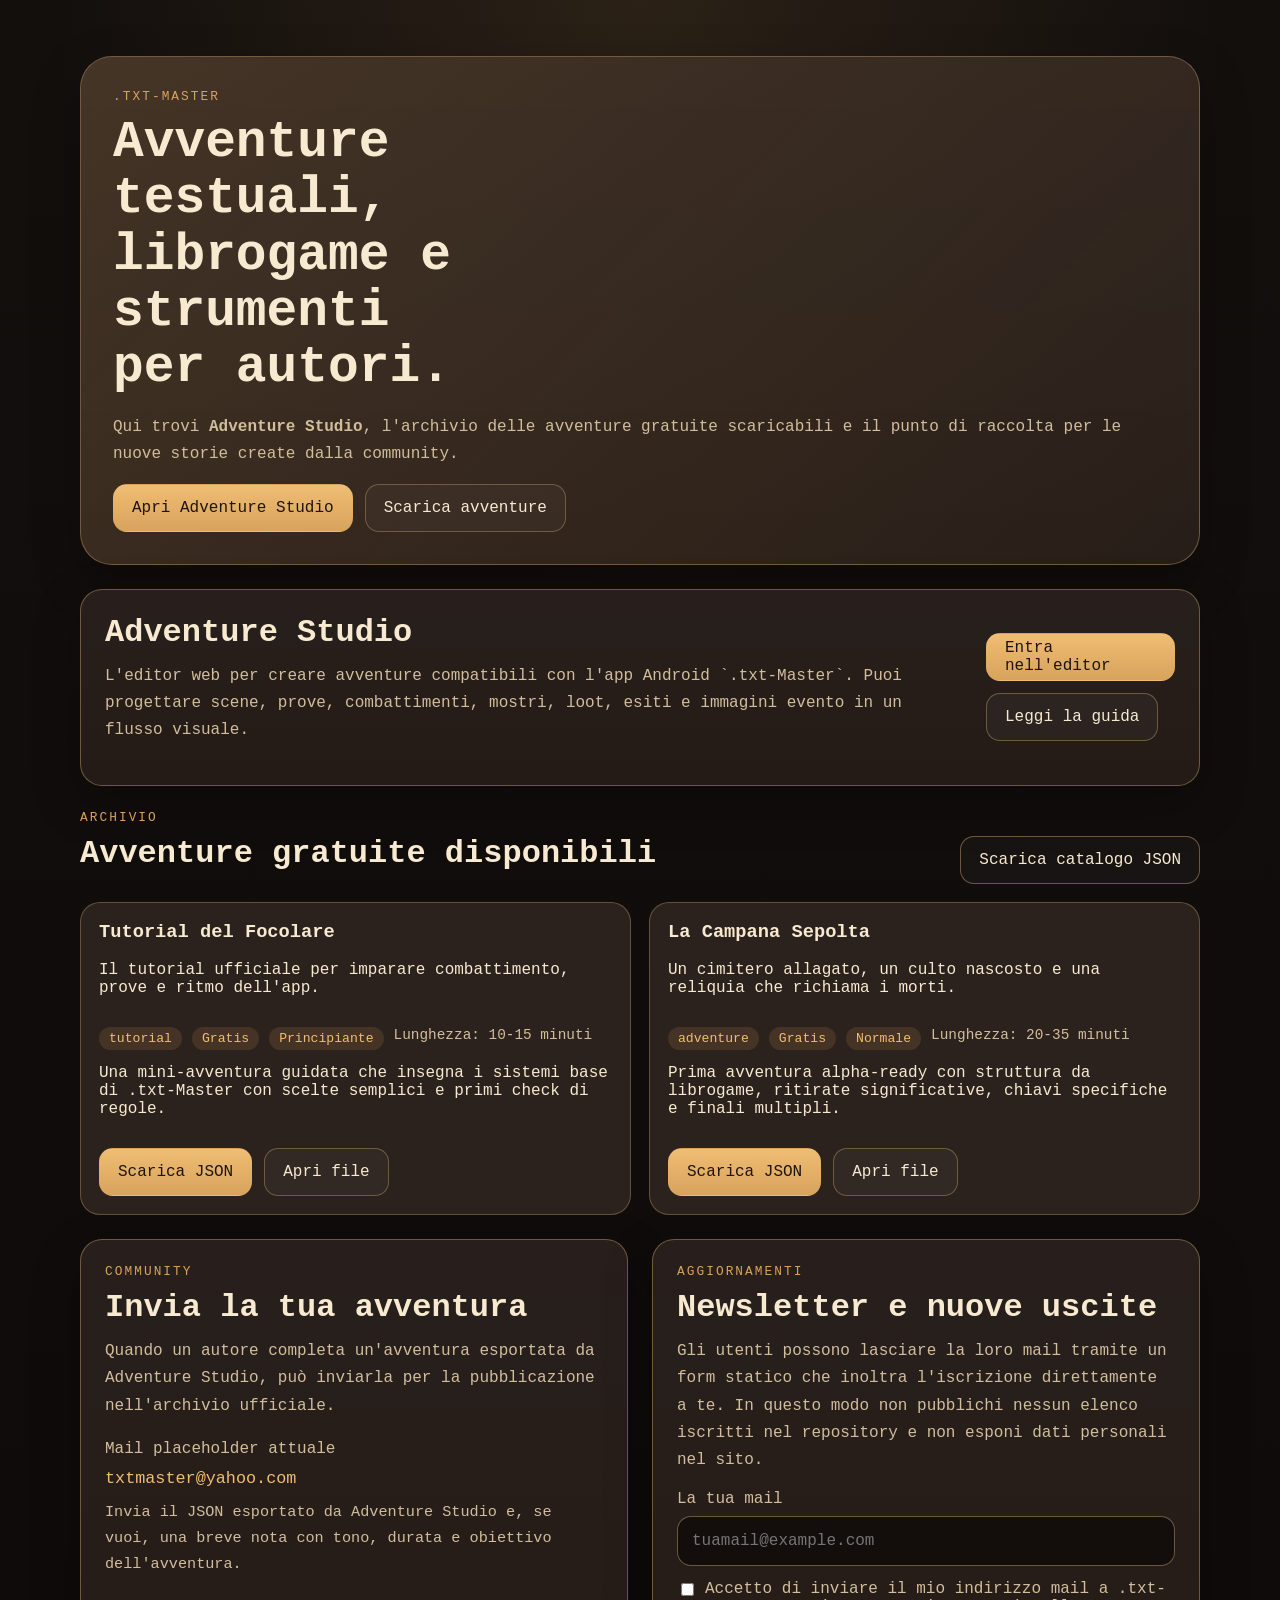
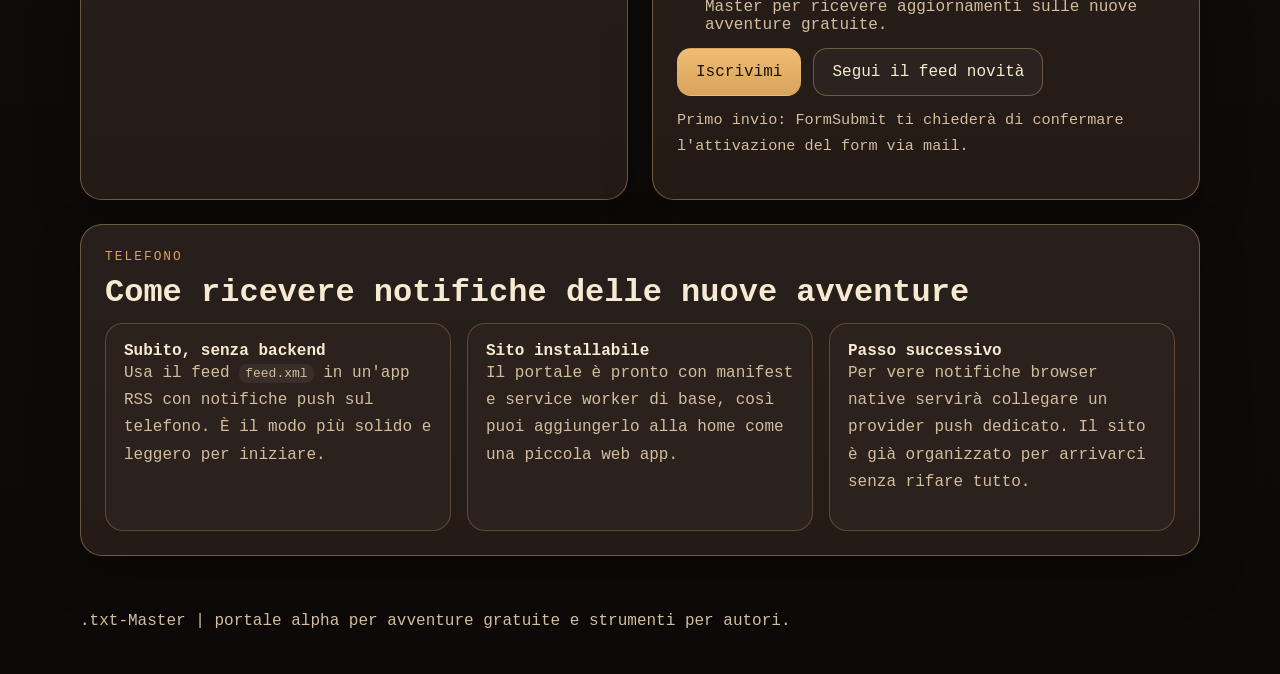
==== index.html @ 215ebae8 "Publish .txt-Master public site" ====
<!DOCTYPE html>
<html lang="it">
<head>
  <meta charset="UTF-8">
  <meta name="viewport" content="width=device-width, initial-scale=1.0">
  <title>.txt-Master | Avventure e Adventure Studio</title>
  <meta name="description" content="Portale ufficiale di .txt-Master: Adventure Studio, archivio avventure scaricabili, invio nuove storie e iscrizione newsletter.">
  <link rel="manifest" href="./manifest.webmanifest">
  <link rel="stylesheet" href="./styles.css">
</head>
<body>
  <header class="hero">
    <div class="hero__inner">
      <div class="eyebrow">.txt-Master</div>
      <h1>Avventure testuali, librogame e strumenti per autori.</h1>
      <p class="hero__copy">
        Qui trovi <strong>Adventure Studio</strong>, l'archivio delle avventure gratuite scaricabili e il punto di raccolta per le nuove storie create dalla community.
      </p>
      <div class="hero__actions">
        <a class="button button--primary" href="./adventure-studio/index.html">Apri Adventure Studio</a>
        <a class="button button--ghost" href="#catalogo">Scarica avventure</a>
      </div>
    </div>
  </header>

  <main class="page">
    <section class="panel panel--intro">
      <div>
        <h2>Adventure Studio</h2>
        <p>
          L'editor web per creare avventure compatibili con l'app Android `.txt-Master`.
          Puoi progettare scene, prove, combattimenti, mostri, loot, esiti e immagini evento in un flusso visuale.
        </p>
      </div>
      <div class="card-actions">
        <a class="button button--primary" href="./adventure-studio/index.html">Entra nell'editor</a>
        <a class="button button--ghost" href="./adventure-studio/README.md">Leggi la guida</a>
      </div>
    </section>

    <section class="section" id="catalogo">
      <div class="section__head">
        <div>
          <div class="eyebrow">Archivio</div>
          <h2>Avventure gratuite disponibili</h2>
        </div>
        <a class="button button--ghost" href="./adventures/catalog.json">Scarica catalogo JSON</a>
      </div>
      <div id="adventure-grid" class="adventure-grid" aria-live="polite"></div>
    </section>

    <section class="split">
      <article class="panel">
        <div class="eyebrow">Community</div>
        <h2>Invia la tua avventura</h2>
        <p>
          Quando un autore completa un'avventura esportata da Adventure Studio, può inviarla per la pubblicazione nell'archivio ufficiale.
        </p>
        <p class="meta-label">Mail placeholder attuale</p>
        <a class="contact-link" href="mailto:txtmaster@yahoo.com?subject=Invio%20avventura%20.txt-Master">txtmaster@yahoo.com</a>
        <p class="note">
          Invia il JSON esportato da Adventure Studio e, se vuoi, una breve nota con tono, durata e obiettivo dell'avventura.
        </p>
      </article>

      <article class="panel">
        <div class="eyebrow">Aggiornamenti</div>
        <h2>Newsletter e nuove uscite</h2>
        <p>
          Gli utenti possono lasciare la loro mail tramite un form statico che inoltra l'iscrizione direttamente a te. In questo modo non pubblichi nessun elenco iscritti nel repository e non esponi dati personali nel sito.
        </p>
        <form class="newsletter-form" action="https://formsubmit.co/txtmaster@yahoo.com" method="POST">
          <input type="hidden" name="_subject" value="Nuova iscrizione newsletter .txt-Master">
          <input type="hidden" name="_template" value="table">
          <input type="hidden" name="_captcha" value="false">
          <input type="hidden" name="_next" value="https://bergman90.github.io/txt_master_site/">
          <input type="text" name="_honey" class="hp-field" tabindex="-1" autocomplete="off">
          <label class="field">
            <span>La tua mail</span>
            <input type="email" name="email" placeholder="tuamail@example.com" required>
          </label>
          <label class="field field--checkbox">
            <input type="checkbox" name="privacy_consent" required>
            <span>Accetto di inviare il mio indirizzo mail a .txt-Master per ricevere aggiornamenti sulle nuove avventure gratuite.</span>
          </label>
          <div class="card-actions">
            <button class="button button--primary" type="submit">Iscrivimi</button>
            <a class="button button--ghost" href="./feed.xml">Segui il feed novità</a>
          </div>
        </form>
        <p class="note">
          Primo invio: FormSubmit ti chiederà di confermare l'attivazione del form via mail.
        </p>
      </article>
    </section>

    <section class="panel">
      <div class="eyebrow">Telefono</div>
      <h2>Come ricevere notifiche delle nuove avventure</h2>
      <div class="tips">
        <div class="tip">
          <strong>Subito, senza backend</strong>
          <p>Usa il feed <code>feed.xml</code> in un'app RSS con notifiche push sul telefono. È il modo più solido e leggero per iniziare.</p>
        </div>
        <div class="tip">
          <strong>Sito installabile</strong>
          <p>Il portale è pronto con manifest e service worker di base, così puoi aggiungerlo alla home come una piccola web app.</p>
        </div>
        <div class="tip">
          <strong>Passo successivo</strong>
          <p>Per vere notifiche browser native servirà collegare un provider push dedicato. Il sito è già organizzato per arrivarci senza rifare tutto.</p>
        </div>
      </div>
    </section>
  </main>

  <footer class="footer">
    <p>.txt-Master | portale alpha per avventure gratuite e strumenti per autori.</p>
  </footer>

  <script src="./app.js" type="module"></script>
</body>
</html>
---- styles.css ----
:root {
  --bg: #110d0c;
  --bg-alt: #171210;
  --panel: #241b17;
  --panel-soft: #2c221d;
  --line: #7c6447;
  --text: #f7ead0;
  --muted: #d2be9d;
  --accent: #d8a35c;
  --accent-strong: #f0bd74;
  --danger: #b85c4c;
  --shadow: 0 18px 48px rgba(0, 0, 0, 0.28);
  --radius: 22px;
  --max: 1120px;
  font-family: "IBM Plex Mono", "Cascadia Mono", "Courier New", monospace;
}

* {
  box-sizing: border-box;
}

html {
  scroll-behavior: smooth;
}

body {
  margin: 0;
  background:
    radial-gradient(circle at top, rgba(216, 163, 92, 0.12), transparent 25%),
    linear-gradient(180deg, #130f0d 0%, #0d0908 100%);
  color: var(--text);
}

a {
  color: inherit;
}

.hero {
  padding: 56px 20px 24px;
}

.hero__inner,
.page,
.footer {
  width: min(var(--max), calc(100% - 32px));
  margin: 0 auto;
}

.hero__inner {
  background:
    linear-gradient(180deg, rgba(255,255,255,0.02), transparent),
    linear-gradient(135deg, rgba(216,163,92,0.16), rgba(216,163,92,0.02)),
    var(--panel);
  border: 1px solid rgba(124, 100, 71, 0.85);
  border-radius: 32px;
  padding: 32px;
  box-shadow: var(--shadow);
}

.eyebrow {
  color: var(--accent);
  text-transform: uppercase;
  letter-spacing: 0.16em;
  font-size: 0.8rem;
  margin-bottom: 10px;
}

h1,
h2,
h3,
p {
  margin-top: 0;
}

h1 {
  font-size: clamp(2rem, 4vw, 3.6rem);
  line-height: 1.1;
  max-width: 12ch;
  margin-bottom: 18px;
}

h2 {
  font-size: clamp(1.4rem, 2.8vw, 2rem);
  margin-bottom: 12px;
}

.hero__copy,
.panel p,
.tip p {
  color: var(--muted);
  line-height: 1.7;
}

.hero__actions,
.card-actions {
  display: flex;
  flex-wrap: wrap;
  gap: 12px;
}

.page {
  display: grid;
  gap: 24px;
  padding-bottom: 56px;
}

.section {
  display: grid;
  gap: 18px;
}

.section__head {
  display: flex;
  justify-content: space-between;
  align-items: end;
  gap: 16px;
}

.panel {
  background: linear-gradient(180deg, rgba(255,255,255,0.02), transparent), var(--panel);
  border: 1px solid rgba(124, 100, 71, 0.85);
  border-radius: var(--radius);
  padding: 24px;
  box-shadow: var(--shadow);
}

.panel--intro {
  display: flex;
  justify-content: space-between;
  gap: 20px;
  align-items: center;
}

.split {
  display: grid;
  grid-template-columns: repeat(2, minmax(0, 1fr));
  gap: 24px;
}

.button {
  display: inline-flex;
  align-items: center;
  justify-content: center;
  min-height: 48px;
  padding: 0 18px;
  border-radius: 14px;
  border: 1px solid transparent;
  text-decoration: none;
  font-weight: 700;
  font: inherit;
  cursor: pointer;
  transition: transform 120ms ease, border-color 120ms ease, background 120ms ease;
}

.button:hover {
  transform: translateY(-1px);
}

.button--primary {
  background: linear-gradient(180deg, var(--accent-strong), var(--accent));
  color: #1c140f;
}

.button--ghost {
  border-color: rgba(124, 100, 71, 0.85);
  background: rgba(255, 255, 255, 0.03);
  color: var(--text);
}

.adventure-grid {
  display: grid;
  grid-template-columns: repeat(auto-fit, minmax(260px, 1fr));
  gap: 18px;
}

.adventure-card {
  display: grid;
  gap: 14px;
  background: var(--panel-soft);
  border: 1px solid rgba(124, 100, 71, 0.72);
  border-radius: 20px;
  padding: 18px;
}

.adventure-meta {
  display: flex;
  flex-wrap: wrap;
  gap: 10px;
  color: var(--muted);
  font-size: 0.9rem;
}

.tag {
  display: inline-flex;
  align-items: center;
  gap: 6px;
  padding: 4px 10px;
  border-radius: 999px;
  background: rgba(216, 163, 92, 0.14);
  color: var(--accent-strong);
  font-size: 0.82rem;
}

.meta-label {
  color: var(--muted);
  margin-bottom: 6px;
}

.contact-link {
  color: var(--accent-strong);
  font-size: 1.05rem;
  text-decoration: none;
}

.newsletter-form {
  display: grid;
  gap: 14px;
}

.field {
  display: grid;
  gap: 8px;
  color: var(--muted);
}

.field input[type="email"] {
  width: 100%;
  min-height: 50px;
  border-radius: 14px;
  border: 1px solid rgba(124, 100, 71, 0.85);
  background: rgba(13, 9, 8, 0.72);
  color: var(--text);
  padding: 0 14px;
  font: inherit;
}

.field--checkbox {
  grid-template-columns: 20px 1fr;
  align-items: start;
}

.field--checkbox input {
  margin-top: 3px;
}

.hp-field {
  position: absolute;
  left: -9999px;
  opacity: 0;
  pointer-events: none;
}

.note {
  margin-top: 12px;
  font-size: 0.95rem;
}

.tips {
  display: grid;
  grid-template-columns: repeat(3, minmax(0, 1fr));
  gap: 16px;
}

.tip {
  background: var(--panel-soft);
  border: 1px solid rgba(124, 100, 71, 0.6);
  border-radius: 18px;
  padding: 18px;
}

.footer {
  color: var(--muted);
  padding-bottom: 28px;
}

.empty-state {
  color: var(--muted);
  padding: 22px;
  border: 1px dashed rgba(124, 100, 71, 0.65);
  border-radius: 18px;
}

code {
  background: rgba(255,255,255,0.06);
  border-radius: 8px;
  padding: 2px 6px;
}

@media (max-width: 900px) {
  .panel--intro,
  .split,
  .tips,
  .section__head {
    grid-template-columns: 1fr;
    display: grid;
  }

  .section__head {
    align-items: start;
  }

  .hero {
    padding-top: 24px;
  }

  .hero__inner,
  .panel {
    padding: 20px;
  }
}
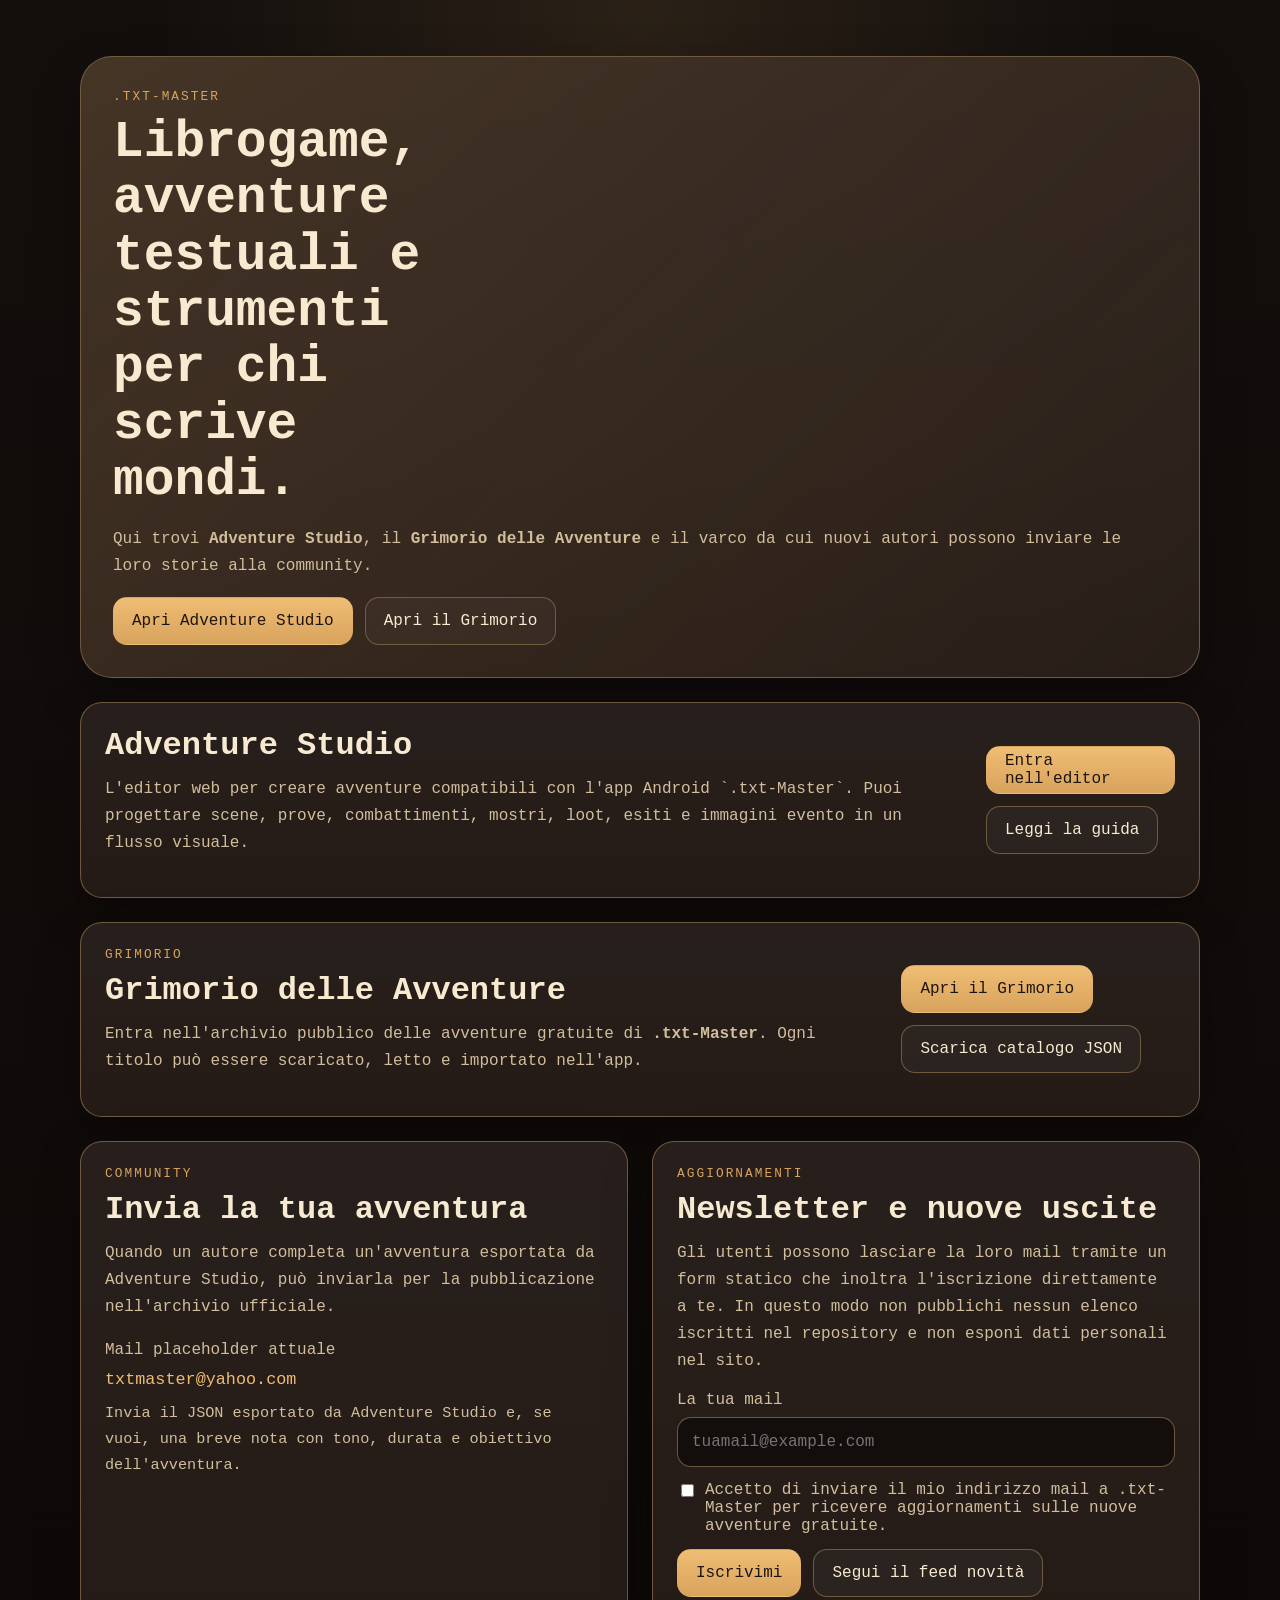
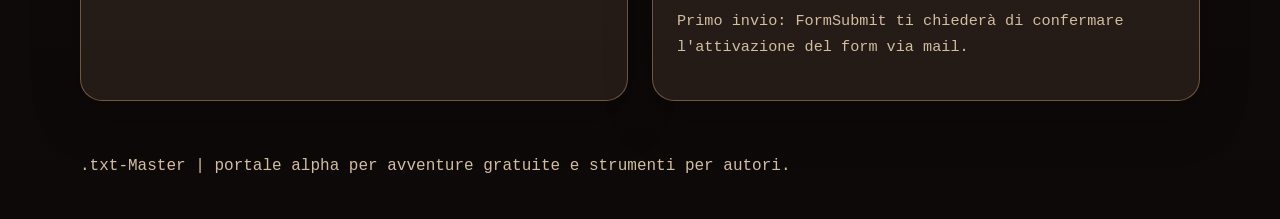
==== commit 3644ba53: "Update portal layout and add grimorio page" ====
--- a/index.html
+++ b/index.html
@@ -12,13 +12,13 @@
   <header class="hero">
     <div class="hero__inner">
       <div class="eyebrow">.txt-Master</div>
-      <h1>Avventure testuali, librogame e strumenti per autori.</h1>
+      <h1>Librogame, avventure testuali e strumenti per chi scrive mondi.</h1>
       <p class="hero__copy">
-        Qui trovi <strong>Adventure Studio</strong>, l'archivio delle avventure gratuite scaricabili e il punto di raccolta per le nuove storie create dalla community.
+        Qui trovi <strong>Adventure Studio</strong>, il <strong>Grimorio delle Avventure</strong> e il varco da cui nuovi autori possono inviare le loro storie alla community.
       </p>
       <div class="hero__actions">
         <a class="button button--primary" href="./adventure-studio/index.html">Apri Adventure Studio</a>
-        <a class="button button--ghost" href="#catalogo">Scarica avventure</a>
+        <a class="button button--ghost" href="./grimorio.html">Apri il Grimorio</a>
       </div>
     </div>
   </header>
@@ -38,15 +38,19 @@
       </div>
     </section>
 
-    <section class="section" id="catalogo">
-      <div class="section__head">
-        <div>
-          <div class="eyebrow">Archivio</div>
-          <h2>Avventure gratuite disponibili</h2>
-        </div>
+    <section class="panel panel--intro">
+      <div>
+        <div class="eyebrow">Grimorio</div>
+        <h2>Grimorio delle Avventure</h2>
+        <p>
+          Entra nell'archivio pubblico delle avventure gratuite di <strong>.txt-Master</strong>.
+          Ogni titolo può essere scaricato, letto e importato nell'app.
+        </p>
+      </div>
+      <div class="card-actions">
+        <a class="button button--primary" href="./grimorio.html">Apri il Grimorio</a>
         <a class="button button--ghost" href="./adventures/catalog.json">Scarica catalogo JSON</a>
       </div>
-      <div id="adventure-grid" class="adventure-grid" aria-live="polite"></div>
     </section>
 
     <section class="split">
@@ -93,25 +97,6 @@
         </p>
       </article>
     </section>
-
-    <section class="panel">
-      <div class="eyebrow">Telefono</div>
-      <h2>Come ricevere notifiche delle nuove avventure</h2>
-      <div class="tips">
-        <div class="tip">
-          <strong>Subito, senza backend</strong>
-          <p>Usa il feed <code>feed.xml</code> in un'app RSS con notifiche push sul telefono. È il modo più solido e leggero per iniziare.</p>
-        </div>
-        <div class="tip">
-          <strong>Sito installabile</strong>
-          <p>Il portale è pronto con manifest e service worker di base, così puoi aggiungerlo alla home come una piccola web app.</p>
-        </div>
-        <div class="tip">
-          <strong>Passo successivo</strong>
-          <p>Per vere notifiche browser native servirà collegare un provider push dedicato. Il sito è già organizzato per arrivarci senza rifare tutto.</p>
-        </div>
-      </div>
-    </section>
   </main>
 
   <footer class="footer">
--- a/styles.css
+++ b/styles.css
@@ -255,19 +255,6 @@
   font-size: 0.95rem;
 }
 
-.tips {
-  display: grid;
-  grid-template-columns: repeat(3, minmax(0, 1fr));
-  gap: 16px;
-}
-
-.tip {
-  background: var(--panel-soft);
-  border: 1px solid rgba(124, 100, 71, 0.6);
-  border-radius: 18px;
-  padding: 18px;
-}
-
 .footer {
   color: var(--muted);
   padding-bottom: 28px;
@@ -289,7 +276,6 @@
 @media (max-width: 900px) {
   .panel--intro,
   .split,
-  .tips,
   .section__head {
     grid-template-columns: 1fr;
     display: grid;
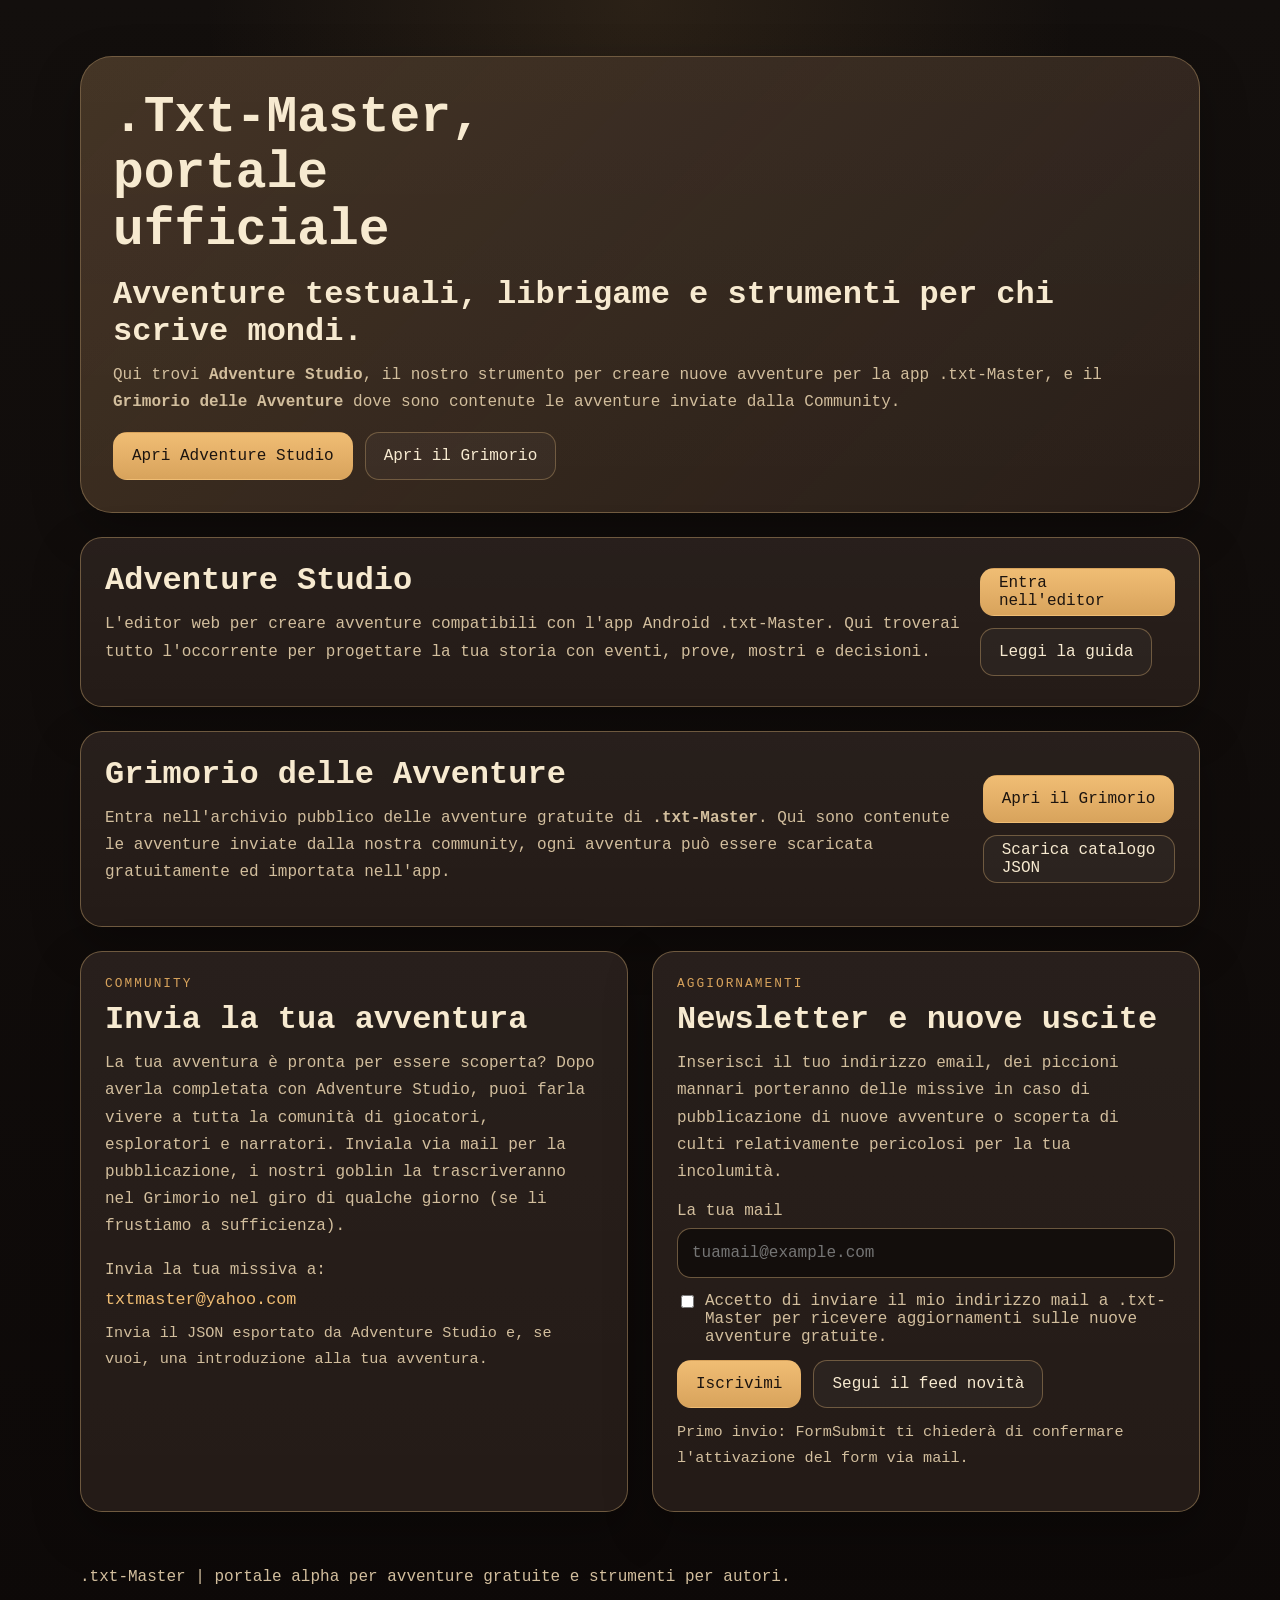
==== commit ced75ace: "Sync updated portal copy" ====
--- a/index.html
+++ b/index.html
@@ -11,10 +11,10 @@
 <body>
   <header class="hero">
     <div class="hero__inner">
-      <div class="eyebrow">.txt-Master</div>
-      <h1>Librogame, avventure testuali e strumenti per chi scrive mondi.</h1>
+      <h1>.Txt-Master, portale ufficiale</h1>
+	  <h2>Avventure testuali, librigame e strumenti per chi scrive mondi.</h2>
       <p class="hero__copy">
-        Qui trovi <strong>Adventure Studio</strong>, il <strong>Grimorio delle Avventure</strong> e il varco da cui nuovi autori possono inviare le loro storie alla community.
+        Qui trovi <strong>Adventure Studio</strong>, il nostro strumento per creare nuove avventure per la app .txt-Master, e il <strong>Grimorio delle Avventure</strong> dove sono contenute le avventure inviate dalla Community.
       </p>
       <div class="hero__actions">
         <a class="button button--primary" href="./adventure-studio/index.html">Apri Adventure Studio</a>
@@ -28,8 +28,8 @@
       <div>
         <h2>Adventure Studio</h2>
         <p>
-          L'editor web per creare avventure compatibili con l'app Android `.txt-Master`.
-          Puoi progettare scene, prove, combattimenti, mostri, loot, esiti e immagini evento in un flusso visuale.
+          L'editor web per creare avventure compatibili con l'app Android .txt-Master.
+          Qui troverai tutto l'occorrente per progettare la tua storia con eventi, prove, mostri e decisioni.
         </p>
       </div>
       <div class="card-actions">
@@ -40,11 +40,10 @@
 
     <section class="panel panel--intro">
       <div>
-        <div class="eyebrow">Grimorio</div>
         <h2>Grimorio delle Avventure</h2>
         <p>
           Entra nell'archivio pubblico delle avventure gratuite di <strong>.txt-Master</strong>.
-          Ogni titolo può essere scaricato, letto e importato nell'app.
+          Qui sono contenute le avventure inviate dalla nostra community, ogni avventura può essere scaricata gratuitamente ed importata nell'app.
         </p>
       </div>
       <div class="card-actions">
@@ -58,12 +57,12 @@
         <div class="eyebrow">Community</div>
         <h2>Invia la tua avventura</h2>
         <p>
-          Quando un autore completa un'avventura esportata da Adventure Studio, può inviarla per la pubblicazione nell'archivio ufficiale.
+          La tua avventura è pronta per essere scoperta? Dopo averla completata con Adventure Studio, puoi farla vivere a tutta la comunità di giocatori, esploratori e narratori. Inviala via mail per la pubblicazione, i nostri goblin la trascriveranno nel Grimorio nel giro di qualche giorno (se li frustiamo a sufficienza).
         </p>
-        <p class="meta-label">Mail placeholder attuale</p>
+        <p class="meta-label">Invia la tua missiva a:</p>
         <a class="contact-link" href="mailto:txtmaster@yahoo.com?subject=Invio%20avventura%20.txt-Master">txtmaster@yahoo.com</a>
         <p class="note">
-          Invia il JSON esportato da Adventure Studio e, se vuoi, una breve nota con tono, durata e obiettivo dell'avventura.
+          Invia il JSON esportato da Adventure Studio e, se vuoi, una introduzione alla tua avventura.
         </p>
       </article>
 
@@ -71,7 +70,7 @@
         <div class="eyebrow">Aggiornamenti</div>
         <h2>Newsletter e nuove uscite</h2>
         <p>
-          Gli utenti possono lasciare la loro mail tramite un form statico che inoltra l'iscrizione direttamente a te. In questo modo non pubblichi nessun elenco iscritti nel repository e non esponi dati personali nel sito.
+          Inserisci il tuo indirizzo email, dei piccioni mannari porteranno delle missive in caso di pubblicazione di nuove avventure o scoperta di culti relativamente pericolosi per la tua incolumità.
         </p>
         <form class="newsletter-form" action="https://formsubmit.co/txtmaster@yahoo.com" method="POST">
           <input type="hidden" name="_subject" value="Nuova iscrizione newsletter .txt-Master">
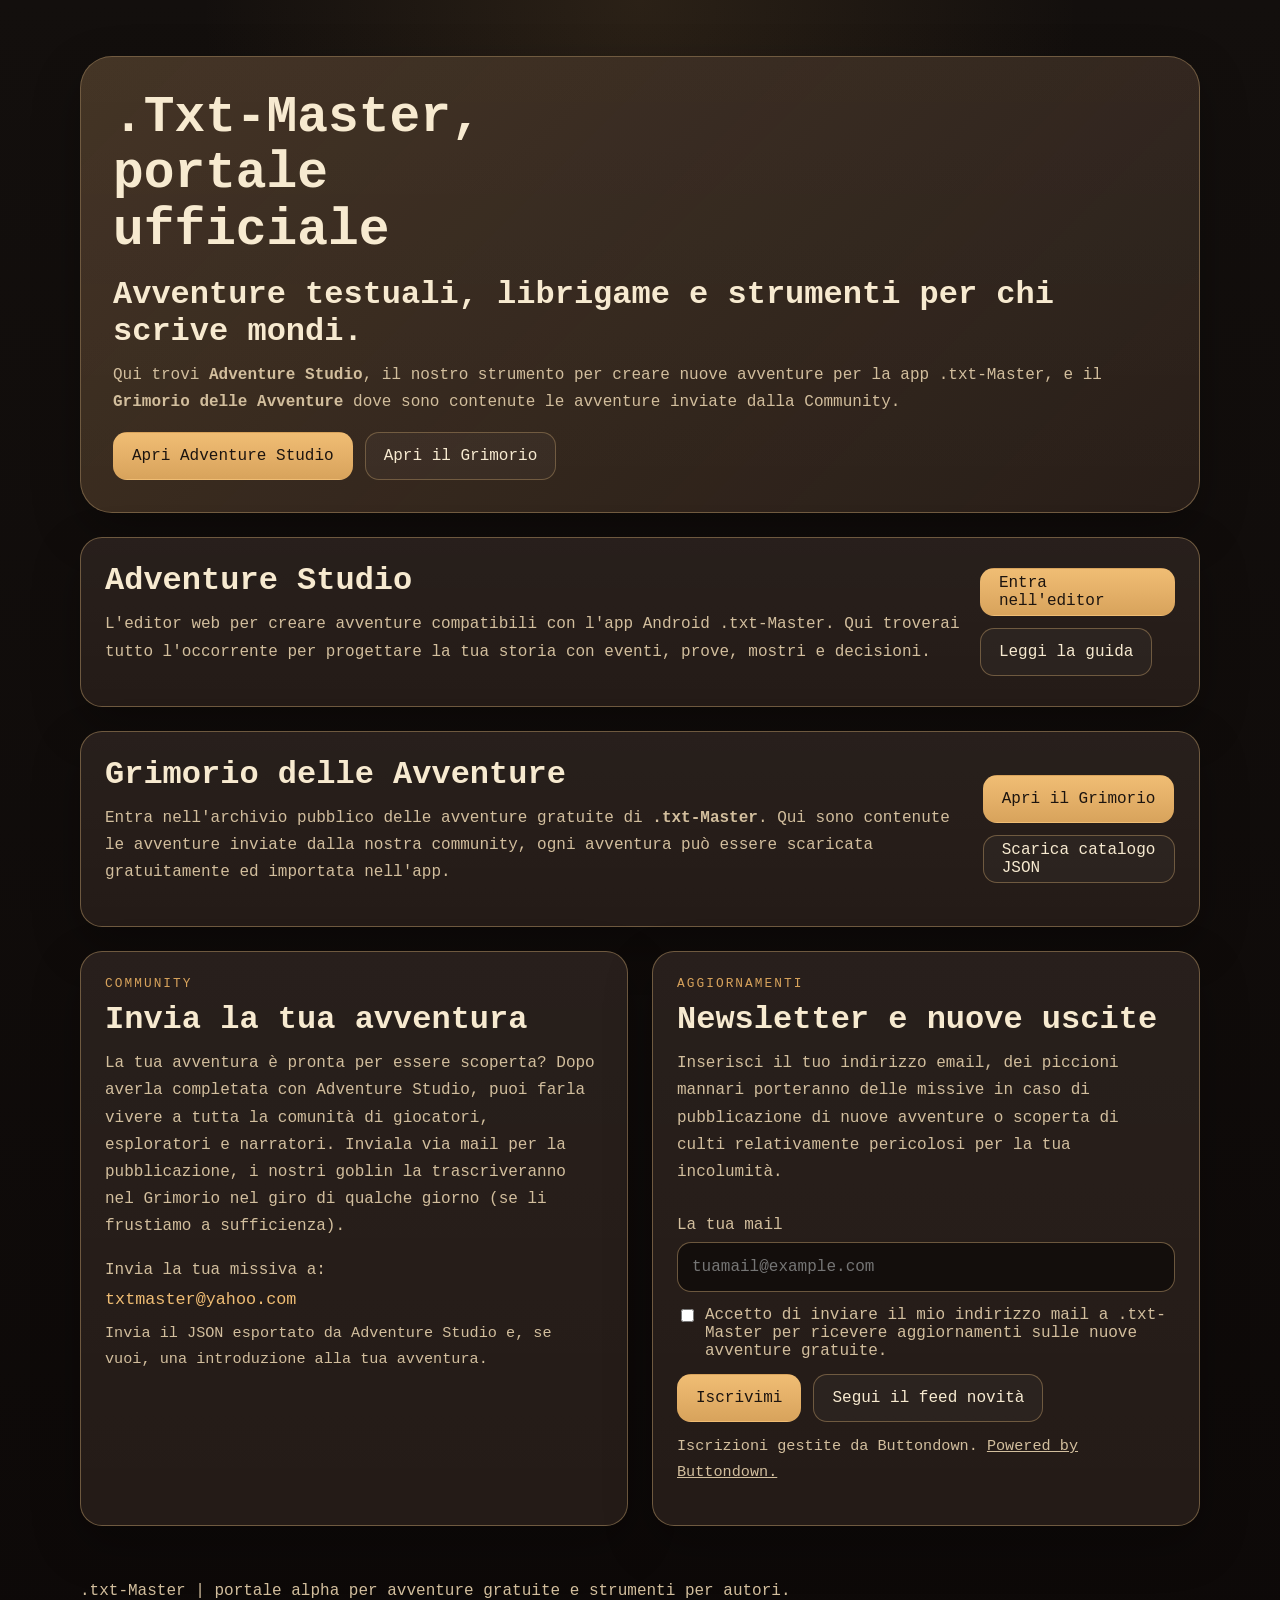
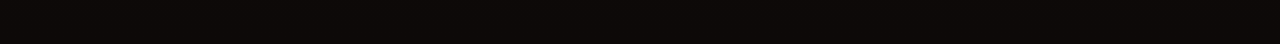
==== commit 17668fc6: "Switch newsletter form to Buttondown" ====
--- a/index.html
+++ b/index.html
@@ -72,12 +72,8 @@
         <p>
           Inserisci il tuo indirizzo email, dei piccioni mannari porteranno delle missive in caso di pubblicazione di nuove avventure o scoperta di culti relativamente pericolosi per la tua incolumità.
         </p>
-        <form class="newsletter-form" action="https://formsubmit.co/txtmaster@yahoo.com" method="POST">
-          <input type="hidden" name="_subject" value="Nuova iscrizione newsletter .txt-Master">
-          <input type="hidden" name="_template" value="table">
-          <input type="hidden" name="_captcha" value="false">
-          <input type="hidden" name="_next" value="https://bergman90.github.io/txt_master_site/">
-          <input type="text" name="_honey" class="hp-field" tabindex="-1" autocomplete="off">
+        <form class="newsletter-form" id="newsletter-form" method="POST">
+          <div id="newsletter-hidden-fields"></div>
           <label class="field">
             <span>La tua mail</span>
             <input type="email" name="email" placeholder="tuamail@example.com" required>
@@ -91,8 +87,8 @@
             <a class="button button--ghost" href="./feed.xml">Segui il feed novità</a>
           </div>
         </form>
-        <p class="note">
-          Primo invio: FormSubmit ti chiederà di confermare l'attivazione del form via mail.
+        <p class="note" id="newsletter-provider-note">
+          Iscrizioni gestite via form statico. Quando attiverai Buttondown, qui passerà automaticamente il provider newsletter dedicato.
         </p>
       </article>
     </section>
@@ -102,6 +98,7 @@
     <p>.txt-Master | portale alpha per avventure gratuite e strumenti per autori.</p>
   </footer>
 
+  <script src="./newsletter-config.js"></script>
   <script src="./app.js" type="module"></script>
 </body>
 </html>
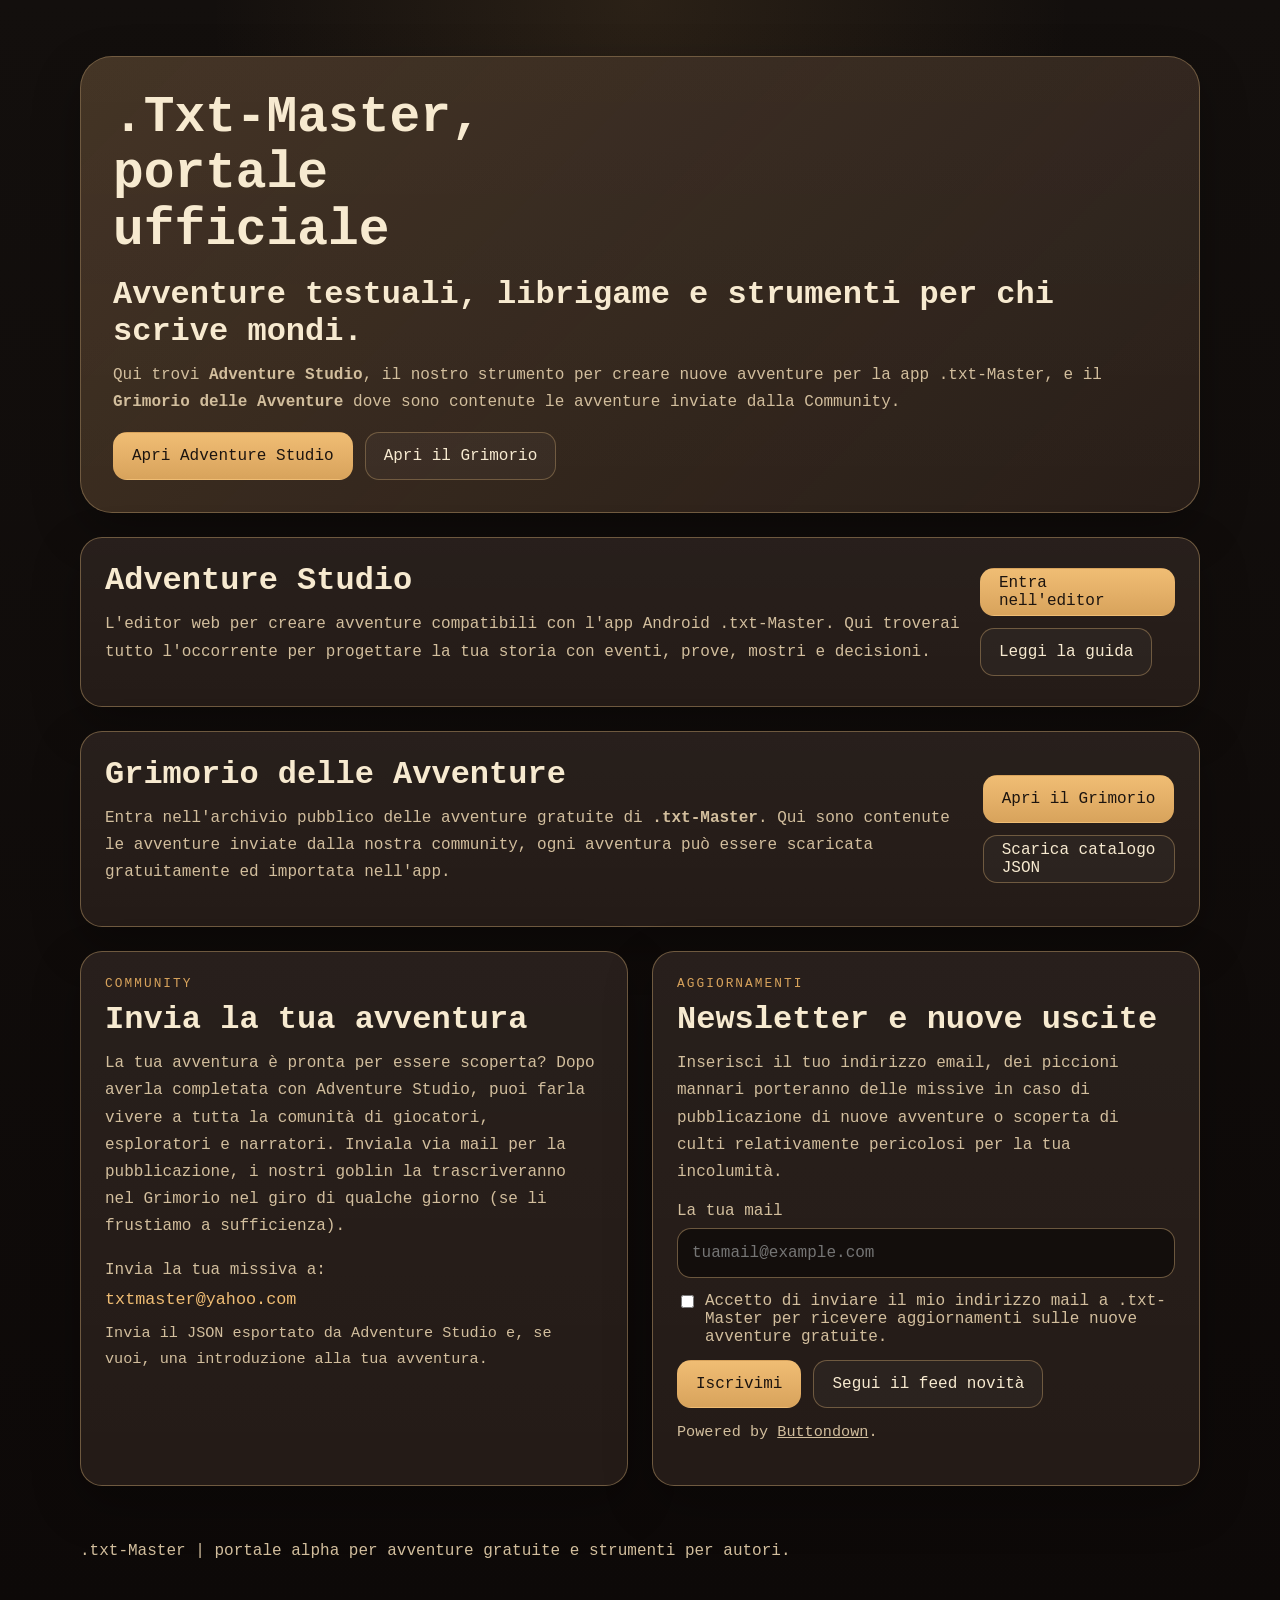
==== commit 79932116: "Keep homepage copy and switch newsletter form" ====
--- a/index.html
+++ b/index.html
@@ -12,7 +12,7 @@
   <header class="hero">
     <div class="hero__inner">
       <h1>.Txt-Master, portale ufficiale</h1>
-	  <h2>Avventure testuali, librigame e strumenti per chi scrive mondi.</h2>
+      <h2>Avventure testuali, librigame e strumenti per chi scrive mondi.</h2>
       <p class="hero__copy">
         Qui trovi <strong>Adventure Studio</strong>, il nostro strumento per creare nuove avventure per la app .txt-Master, e il <strong>Grimorio delle Avventure</strong> dove sono contenute le avventure inviate dalla Community.
       </p>
@@ -72,8 +72,7 @@
         <p>
           Inserisci il tuo indirizzo email, dei piccioni mannari porteranno delle missive in caso di pubblicazione di nuove avventure o scoperta di culti relativamente pericolosi per la tua incolumità.
         </p>
-        <form class="newsletter-form" id="newsletter-form" method="POST">
-          <div id="newsletter-hidden-fields"></div>
+        <form class="newsletter-form" action="https://buttondown.com/api/emails/embed-subscribe/.txt-Master" method="post">
           <label class="field">
             <span>La tua mail</span>
             <input type="email" name="email" placeholder="tuamail@example.com" required>
@@ -87,8 +86,8 @@
             <a class="button button--ghost" href="./feed.xml">Segui il feed novità</a>
           </div>
         </form>
-        <p class="note" id="newsletter-provider-note">
-          Iscrizioni gestite via form statico. Quando attiverai Buttondown, qui passerà automaticamente il provider newsletter dedicato.
+        <p class="note">
+          Powered by <a href="https://buttondown.com/refer/.txt-Master" target="_blank" rel="noopener">Buttondown</a>.
         </p>
       </article>
     </section>
@@ -98,7 +97,6 @@
     <p>.txt-Master | portale alpha per avventure gratuite e strumenti per autori.</p>
   </footer>
 
-  <script src="./newsletter-config.js"></script>
   <script src="./app.js" type="module"></script>
 </body>
 </html>
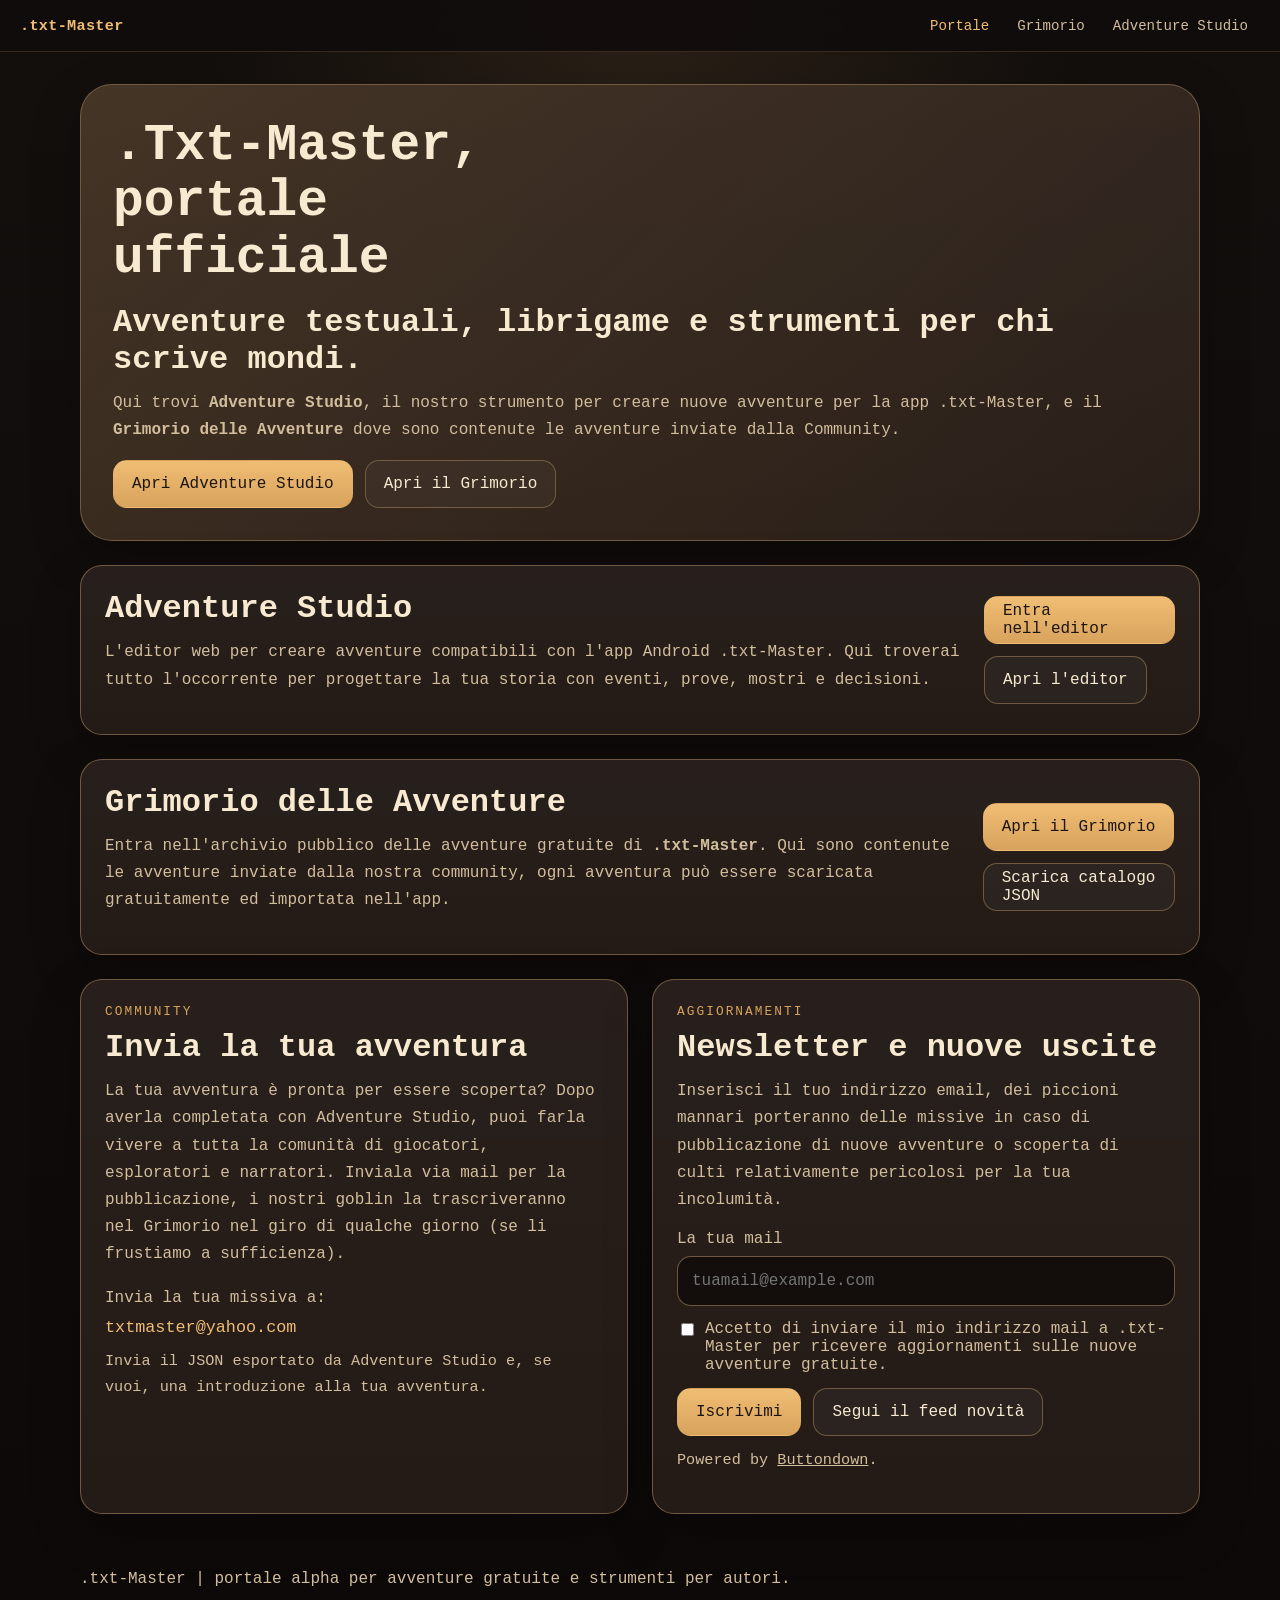
==== commit e7259c94: "Adventure Studio: save button always visible, tutorial, hotkeys, portal navbar - Sidebar restructure" ====
--- a/index.html
+++ b/index.html
@@ -5,10 +5,23 @@
   <meta name="viewport" content="width=device-width, initial-scale=1.0">
   <title>.txt-Master | Avventure e Adventure Studio</title>
   <meta name="description" content="Portale ufficiale di .txt-Master: Adventure Studio, archivio avventure scaricabili, invio nuove storie e iscrizione newsletter.">
+  <meta property="og:title" content=".txt-Master — Avventure Testuali">
+  <meta property="og:description" content="Crea e gioca avventure dark fantasy old-school. Editor visuale, archivio gratuito e app Android.">
+  <meta property="og:type" content="website">
+  <meta property="og:locale" content="it_IT">
   <link rel="manifest" href="./manifest.webmanifest">
   <link rel="stylesheet" href="./styles.css">
 </head>
 <body>
+  <nav class="site-nav">
+    <a class="site-nav__brand" href="./index.html">.txt-Master</a>
+    <div class="site-nav__links">
+      <a href="./index.html" class="site-nav__link site-nav__link--active">Portale</a>
+      <a href="./grimorio.html" class="site-nav__link">Grimorio</a>
+      <a href="./adventure-studio/index.html" class="site-nav__link">Adventure Studio</a>
+    </div>
+  </nav>
+
   <header class="hero">
     <div class="hero__inner">
       <h1>.Txt-Master, portale ufficiale</h1>
@@ -34,7 +47,7 @@
       </div>
       <div class="card-actions">
         <a class="button button--primary" href="./adventure-studio/index.html">Entra nell'editor</a>
-        <a class="button button--ghost" href="./adventure-studio/README.md">Leggi la guida</a>
+        <a class="button button--ghost" href="./adventure-studio/index.html">Apri l'editor</a>
       </div>
     </section>
 
--- a/styles.css
+++ b/styles.css
@@ -35,8 +35,56 @@
   color: inherit;
 }
 
+.site-nav {
+  position: sticky;
+  top: 0;
+  z-index: 20;
+  display: flex;
+  align-items: center;
+  justify-content: space-between;
+  gap: 16px;
+  padding: 0 20px;
+  height: 52px;
+  background: rgba(17, 13, 12, 0.92);
+  border-bottom: 1px solid rgba(124, 100, 71, 0.35);
+  backdrop-filter: blur(10px);
+}
+
+.site-nav__brand {
+  font-weight: 700;
+  font-size: 0.95rem;
+  color: var(--accent-strong);
+  text-decoration: none;
+  letter-spacing: 0.02em;
+  flex-shrink: 0;
+}
+
+.site-nav__links {
+  display: flex;
+  gap: 4px;
+}
+
+.site-nav__link {
+  display: inline-block;
+  padding: 6px 12px;
+  border-radius: 10px;
+  text-decoration: none;
+  color: var(--muted);
+  font-size: 0.88rem;
+  transition: color 120ms, background 120ms;
+}
+
+.site-nav__link:hover {
+  color: var(--text);
+  background: rgba(255, 255, 255, 0.05);
+}
+
+.site-nav__link--active {
+  color: var(--accent-strong);
+}
+
 .hero {
-  padding: 56px 20px 24px;
+  padding: 32px 20px 24px;
 }
 
 .hero__inner,
@@ -286,11 +334,31 @@
   }
 
   .hero {
-    padding-top: 24px;
+    padding-top: 18px;
   }
 
   .hero__inner,
   .panel {
     padding: 20px;
   }
-}
+
+  .site-nav__links {
+    gap: 2px;
+  }
+
+  .site-nav__link {
+    padding: 5px 8px;
+    font-size: 0.82rem;
+  }
+}
+
+@media (max-width: 480px) {
+  .site-nav__brand {
+    font-size: 0.85rem;
+  }
+
+  .site-nav__link {
+    padding: 4px 6px;
+    font-size: 0.78rem;
+  }
+}
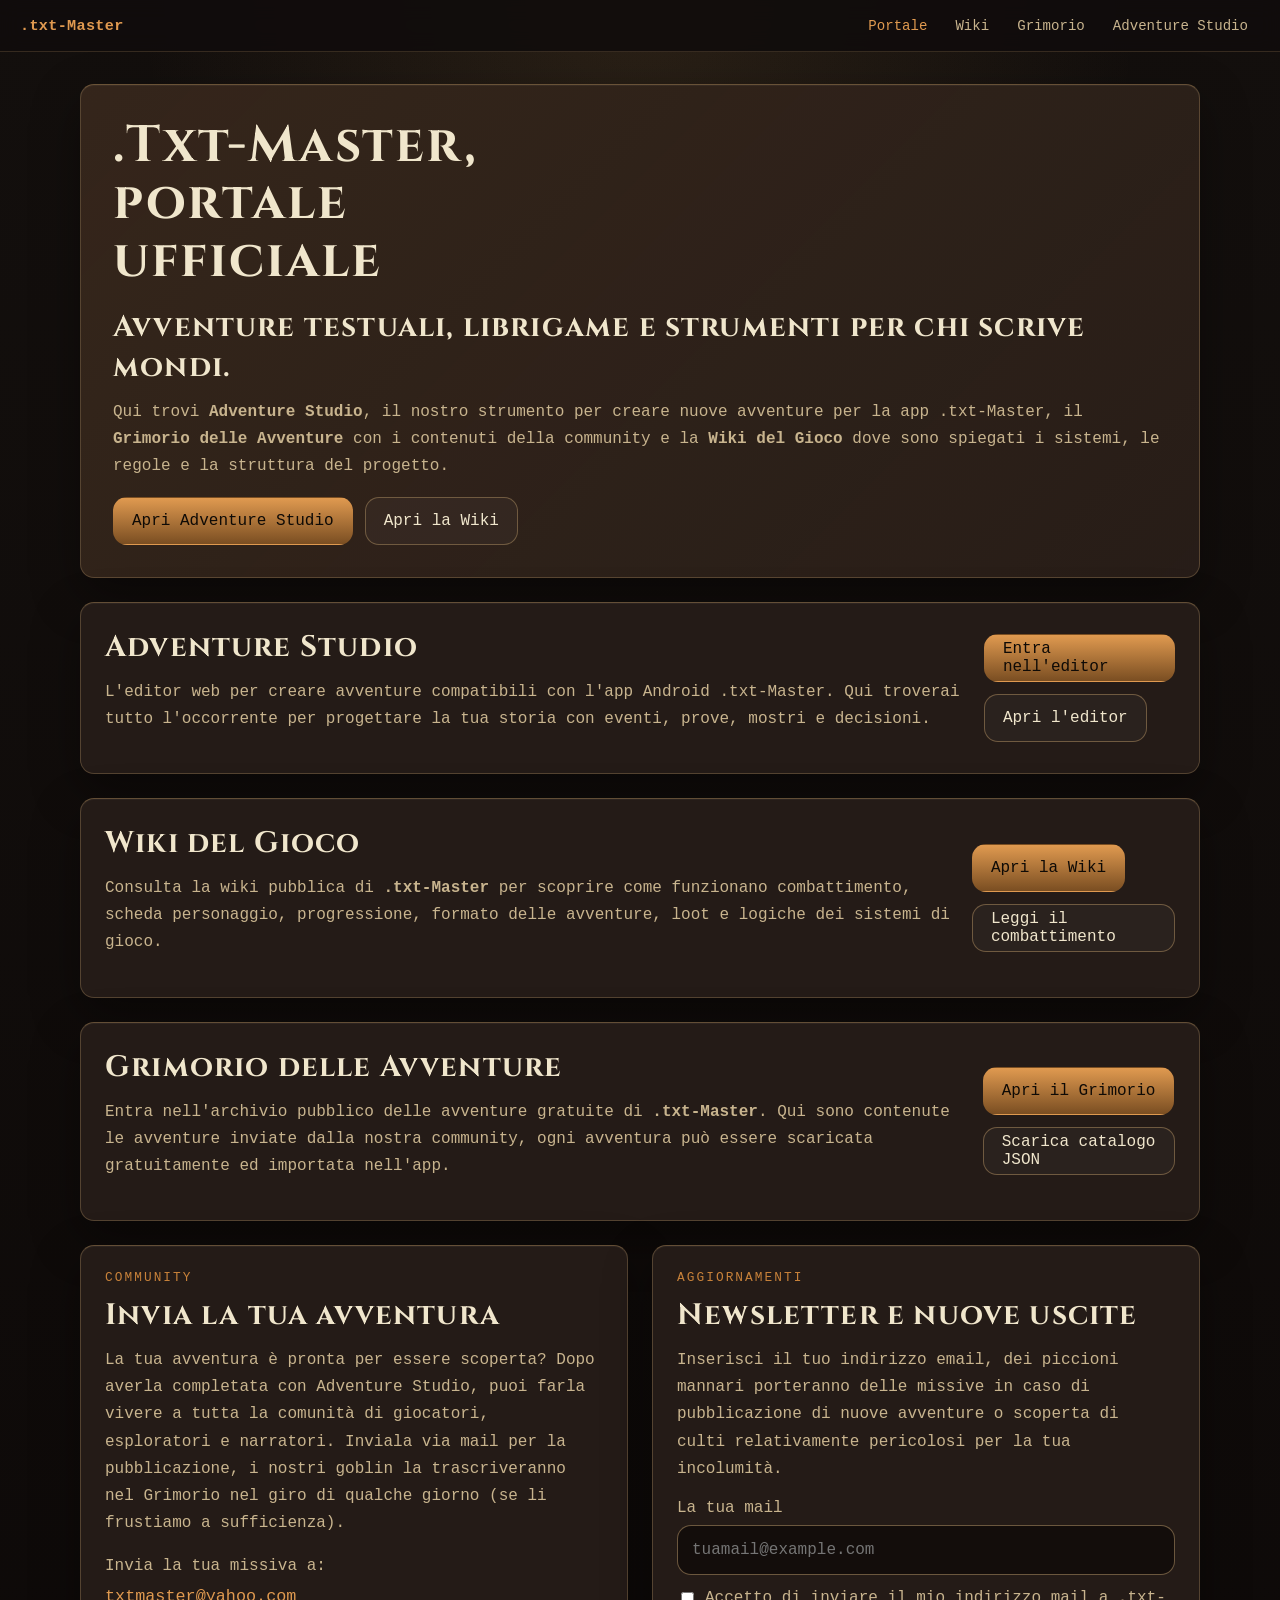
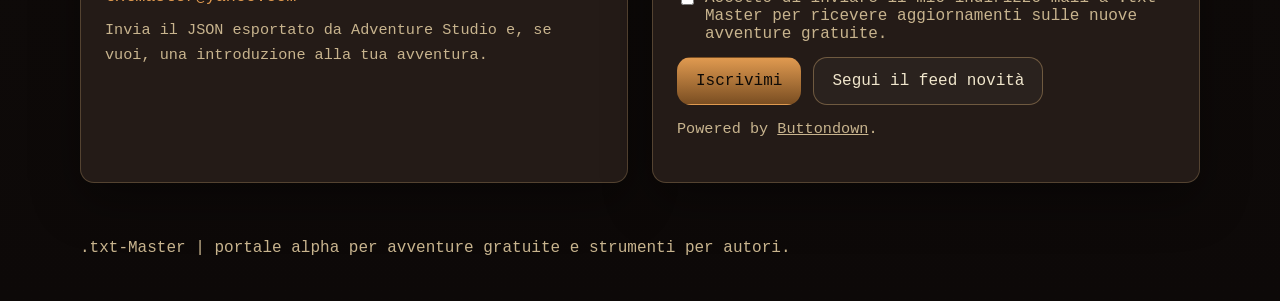
==== commit ae64c05e: "Add wiki link to portal navigation and homepage" ====
--- a/index.html
+++ b/index.html
@@ -4,9 +4,9 @@
   <meta charset="UTF-8">
   <meta name="viewport" content="width=device-width, initial-scale=1.0">
   <title>.txt-Master | Avventure e Adventure Studio</title>
-  <meta name="description" content="Portale ufficiale di .txt-Master: Adventure Studio, archivio avventure scaricabili, invio nuove storie e iscrizione newsletter.">
+  <meta name="description" content="Portale ufficiale di .txt-Master: Adventure Studio, archivio avventure scaricabili, invio nuove storie, wiki dei sistemi di gioco e iscrizione newsletter.">
   <meta property="og:title" content=".txt-Master — Avventure Testuali">
-  <meta property="og:description" content="Crea e gioca avventure dark fantasy old-school. Editor visuale, archivio gratuito e app Android.">
+  <meta property="og:description" content="Crea e gioca avventure dark fantasy old-school. Editor visuale, archivio gratuito, wiki del gioco e app Android.">
   <meta property="og:type" content="website">
   <meta property="og:locale" content="it_IT">
   <link rel="manifest" href="./manifest.webmanifest">
@@ -17,6 +17,7 @@
     <a class="site-nav__brand" href="./index.html">.txt-Master</a>
     <div class="site-nav__links">
       <a href="./index.html" class="site-nav__link site-nav__link--active">Portale</a>
+      <a href="./wiki.html" class="site-nav__link">Wiki</a>
       <a href="./grimorio.html" class="site-nav__link">Grimorio</a>
       <a href="./adventure-studio/index.html" class="site-nav__link">Adventure Studio</a>
     </div>
@@ -27,11 +28,11 @@
       <h1>.Txt-Master, portale ufficiale</h1>
       <h2>Avventure testuali, librigame e strumenti per chi scrive mondi.</h2>
       <p class="hero__copy">
-        Qui trovi <strong>Adventure Studio</strong>, il nostro strumento per creare nuove avventure per la app .txt-Master, e il <strong>Grimorio delle Avventure</strong> dove sono contenute le avventure inviate dalla Community.
+        Qui trovi <strong>Adventure Studio</strong>, il nostro strumento per creare nuove avventure per la app .txt-Master, il <strong>Grimorio delle Avventure</strong> con i contenuti della community e la <strong>Wiki del Gioco</strong> dove sono spiegati i sistemi, le regole e la struttura del progetto.
       </p>
       <div class="hero__actions">
         <a class="button button--primary" href="./adventure-studio/index.html">Apri Adventure Studio</a>
-        <a class="button button--ghost" href="./grimorio.html">Apri il Grimorio</a>
+        <a class="button button--ghost" href="./wiki.html">Apri la Wiki</a>
       </div>
     </div>
   </header>
@@ -48,6 +49,19 @@
       <div class="card-actions">
         <a class="button button--primary" href="./adventure-studio/index.html">Entra nell'editor</a>
         <a class="button button--ghost" href="./adventure-studio/index.html">Apri l'editor</a>
+      </div>
+    </section>
+
+    <section class="panel panel--intro">
+      <div>
+        <h2>Wiki del Gioco</h2>
+        <p>
+          Consulta la wiki pubblica di <strong>.txt-Master</strong> per scoprire come funzionano combattimento, scheda personaggio, progressione, formato delle avventure, loot e logiche dei sistemi di gioco.
+        </p>
+      </div>
+      <div class="card-actions">
+        <a class="button button--primary" href="./wiki.html">Apri la Wiki</a>
+        <a class="button button--ghost" href="./wiki-combattimento.html">Leggi il combattimento</a>
       </div>
     </section>
 
@@ -112,4 +126,4 @@
 
   <script src="./app.js" type="module"></script>
 </body>
-</html>
+</html>
--- a/styles.css
+++ b/styles.css
@@ -1,17 +1,20 @@
+@import url('https://fonts.googleapis.com/css2?family=Cinzel:wght@400;600;700&display=swap');
+
 :root {
   --bg: #110d0c;
   --bg-alt: #171210;
   --panel: #241b17;
   --panel-soft: #2c221d;
   --line: #7c6447;
-  --text: #f7ead0;
-  --muted: #d2be9d;
-  --accent: #d8a35c;
-  --accent-strong: #f0bd74;
-  --danger: #b85c4c;
-  --shadow: 0 18px 48px rgba(0, 0, 0, 0.28);
-  --radius: 22px;
+  --text: #f0e6cc;
+  --muted: #c8b48e;
+  --accent: #c8823a;
+  --accent-strong: #e09a50;
+  --danger: #8a3535;
+  --shadow: 0 18px 48px rgba(0, 0, 0, 0.36);
+  --radius: 14px;
   --max: 1120px;
+  --display: "Cinzel", "Palatino Linotype", serif;
   font-family: "IBM Plex Mono", "Cascadia Mono", "Courier New", monospace;
 }
 
@@ -96,13 +99,13 @@
 
 .hero__inner {
   background:
-    linear-gradient(180deg, rgba(255,255,255,0.02), transparent),
-    linear-gradient(135deg, rgba(216,163,92,0.16), rgba(216,163,92,0.02)),
+    linear-gradient(135deg, rgba(200, 130, 58, 0.1), rgba(200, 130, 58, 0.02)),
     var(--panel);
-  border: 1px solid rgba(124, 100, 71, 0.85);
-  border-radius: 32px;
+  border: 1px solid rgba(124, 100, 71, 0.55);
+  border-top-color: rgba(180, 145, 95, 0.45);
+  border-radius: var(--radius);
   padding: 32px;
-  box-shadow: var(--shadow);
+  box-shadow: var(--shadow), inset 0 1px 0 rgba(255, 255, 255, 0.04);
 }
 
 .eyebrow {
@@ -120,15 +123,22 @@
   margin-top: 0;
 }
 
+h1,
+h2,
+h3 {
+  font-family: var(--display);
+  letter-spacing: 0.04em;
+}
+
 h1 {
-  font-size: clamp(2rem, 4vw, 3.6rem);
-  line-height: 1.1;
-  max-width: 12ch;
+  font-size: clamp(1.9rem, 4vw, 3.4rem);
+  line-height: 1.12;
+  max-width: 14ch;
   margin-bottom: 18px;
 }
 
 h2 {
-  font-size: clamp(1.4rem, 2.8vw, 2rem);
+  font-size: clamp(1.3rem, 2.6vw, 1.85rem);
   margin-bottom: 12px;
 }
 
@@ -165,11 +175,12 @@
 }
 
 .panel {
-  background: linear-gradient(180deg, rgba(255,255,255,0.02), transparent), var(--panel);
-  border: 1px solid rgba(124, 100, 71, 0.85);
+  background: var(--panel);
+  border: 1px solid rgba(124, 100, 71, 0.55);
+  border-top-color: rgba(180, 145, 95, 0.45);
   border-radius: var(--radius);
   padding: 24px;
-  box-shadow: var(--shadow);
+  box-shadow: var(--shadow), inset 0 1px 0 rgba(255, 255, 255, 0.04);
 }
 
 .panel--intro {
@@ -205,8 +216,8 @@
 }
 
 .button--primary {
-  background: linear-gradient(180deg, var(--accent-strong), var(--accent));
-  color: #1c140f;
+  background: linear-gradient(180deg, var(--accent-strong), #7a4e22);
+  color: #0e0a06;
 }
 
 .button--ghost {
@@ -225,8 +236,9 @@
   display: grid;
   gap: 14px;
   background: var(--panel-soft);
-  border: 1px solid rgba(124, 100, 71, 0.72);
-  border-radius: 20px;
+  border: 1px solid rgba(124, 100, 71, 0.5);
+  border-top-color: rgba(180, 145, 95, 0.4);
+  border-radius: var(--radius);
   padding: 18px;
 }
 
